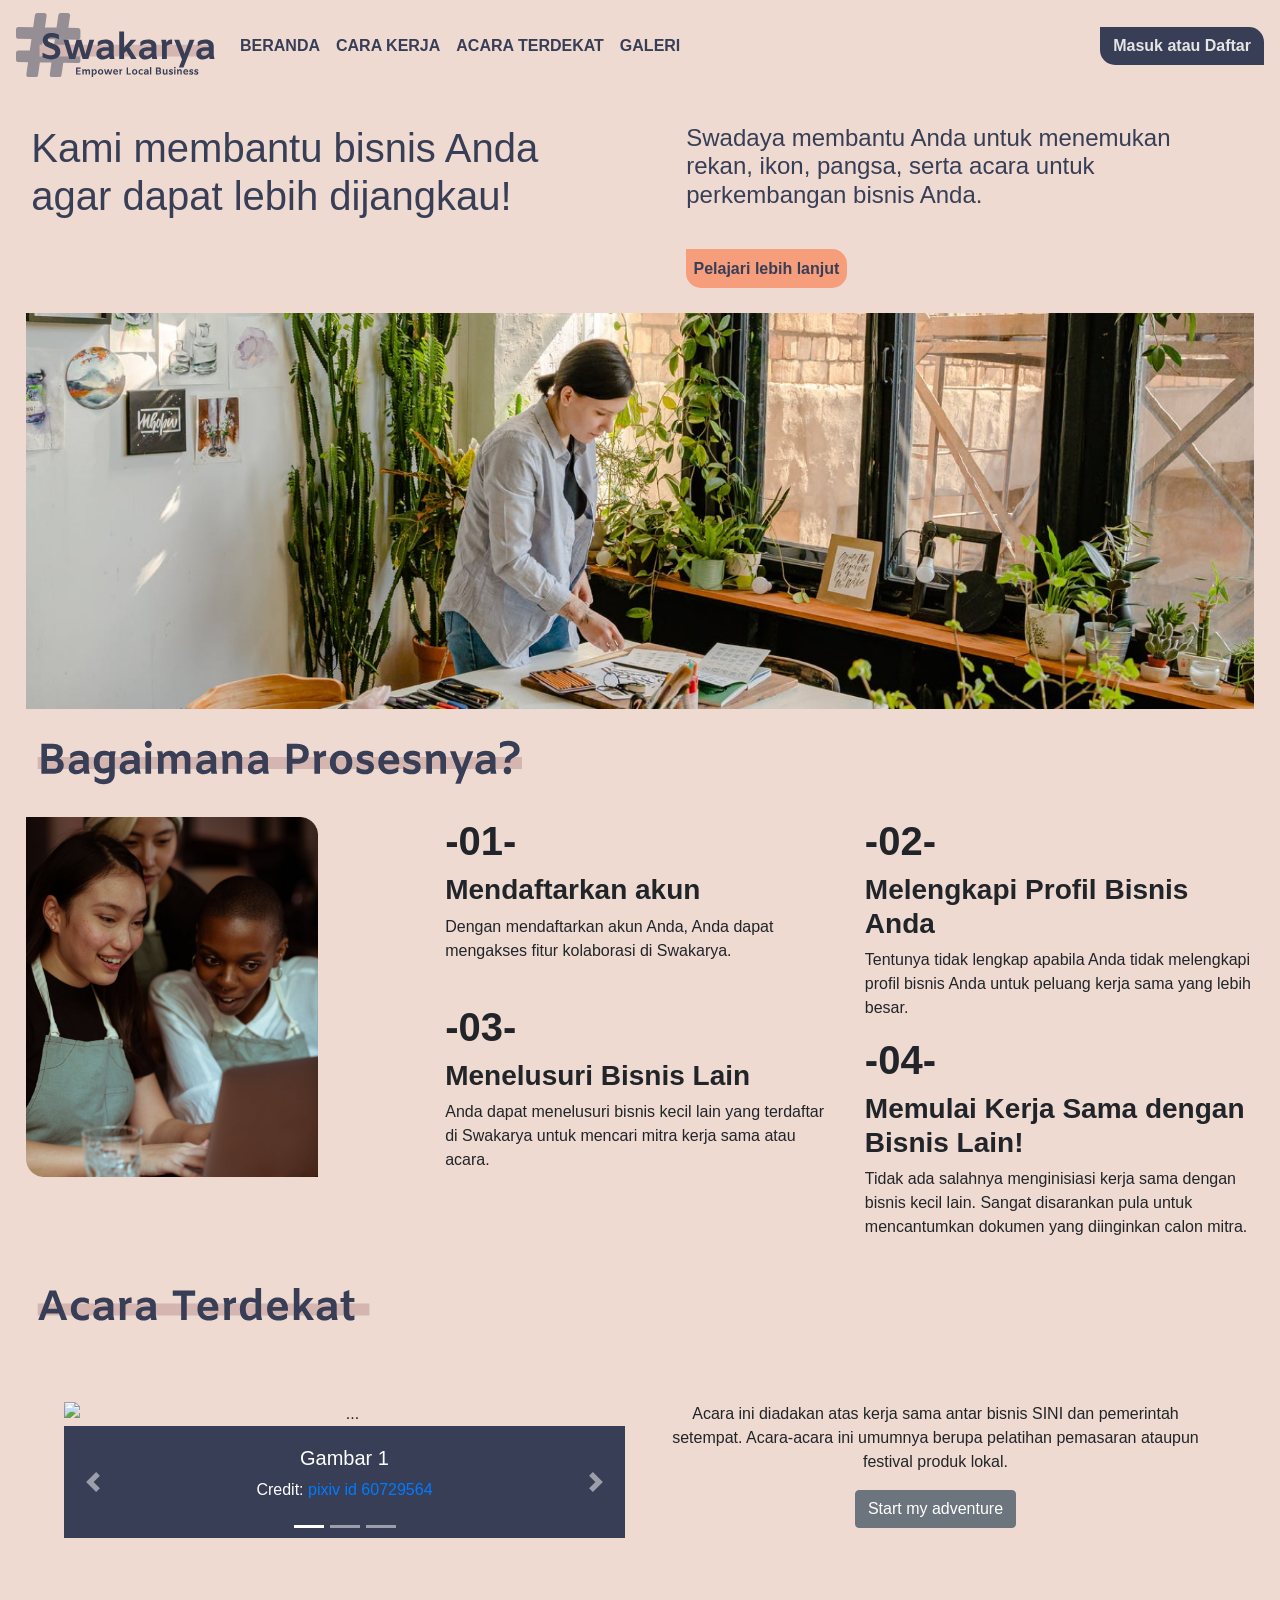
==== index.html @ 70e3835a "Initial commit" ====
<!DOCTYPE html>
<html lang="en">

  <head>
    <meta charset="UTF-8">
    <meta name="viewport" content="width=device-width, initial-scale=1, shrink-to-fit=no">
    <meta name="description" content="">
    <meta name="author" content="">
    <link rel="preconnect" href="https://fonts.gstatic.com">
    <link href='https://fonts.googleapis.com/css?family=Amiko' rel='stylesheet'>
    <link rel="stylesheet" href="https://maxcdn.bootstrapcdn.com/bootstrap/4.0.0/css/bootstrap.min.css" integrity="sha384-Gn5384xqQ1aoWXA+058RXPxPg6fy4IWvTNh0E263XmFcJlSAwiGgFAW/dAiS6JXm" crossorigin="anonymous">
    <title>Swakarya - Landing Page</title>
  </head>
  <style>
    html{
      font-family:'Amiko';
      background-color: #EEDAD1;
      color: #383E56;
    }

    div{
      background-color: #EEDAD1;
    }

    .carousel-caption {
    position:inherit;
    left: 0;
    top: 0;
}
  </style>
  <nav class="navbar navbar-expand-lg navbar-light" style="background-color: #EEDAD1;">
    <a class="navbar-brand" href="#">
      <img src="assets/images/swakarya_logo.svg" width="200" class="d-inline-block align-top" alt="">
    </a>
    <button class="navbar-toggler" type="button" data-toggle="collapse" data-target="#navbarSupportedContent" aria-controls="navbarSupportedContent" aria-expanded="false" aria-label="Toggle navigation">
      <span class="navbar-toggler-icon"></span>
    </button>
    <div class="collapse navbar-collapse" id="navbarSupportedContent">
      <ul class="navbar-nav mr-auto">
        <li class="nav-item active">
          <a class="nav-link font-weight-bold" href="#" style="text-transform: capitalize; color: #383E56;">BERANDA</a>
        </li>
        <li class="nav-item active">
          <a class="nav-link font-weight-bold" href="#" style="text-transform: capitalize; color: #383E56;">CARA KERJA</a>
        </li>
        <li class="nav-item active">
          <a class="nav-link font-weight-bold" href="#" style="text-transform: capitalize; color: #383E56;">ACARA TERDEKAT</a>
        </li>
        <li class="nav-item active">
          <a class="nav-link font-weight-bold" href="#" style="text-transform: capitalize; color: #383E56; ;">GALERI</a>
        </li>
      </ul>
      <form class="form-inline my-2 my-lg-0">
        <a class="btn my-2 my-sm-0 font-weight-bold" href="#" style="border-radius: 0px 15px; background: #383E56; color: #E5E5E5;"> Masuk  atau  Daftar </a>
      </form>
    </div>
  </nav>
<body>
  <div class="row">
    <div class="col mr-auto">
      <h1 style="color: #383E56; padding: 5%;"> Kami membantu bisnis Anda agar dapat lebih dijangkau! </h1>
    </div>
    <div class="col mr-auto">
      <h4 style="color: #383E56; padding: 5%; margin-right: 2%;"> Swadaya membantu Anda untuk menemukan rekan, ikon, pangsa, serta acara untuk perkembangan bisnis Anda. </h4>
      <a class="btn my-2 my-sm-0 font-weight-bold" href="#" style="background: #F69E7B; border-radius: 0px 15px 15px 15px; color: #383E56; padding: 1%; margin-left: 5%;"> Pelajari lebih lanjut </a>
    </div>
  </div>
  <div class="container-fluid">
    <div class="row">
      <img width= "100%" src="assets/images/index_1.png" style="padding: 2%;">
    </div>
  </div>
  <div class="row">
    <img src="assets/images/index_2.svg" width="40%" style="padding-left: 3%; margin-left: 1%;">
  </div>
  <div class="row" style="padding: 2%;">
    <div class="col-sm">
        <img src="assets/images/index_3.png" width="75%">
    </div>
    <div class="col-sm">
      <div>
        <h1 class="font-weight-bold"> -01- </h1>
        <h3 class="font-weight-bold"> Mendaftarkan akun</h3>
        <p>Dengan mendaftarkan akun Anda, Anda dapat mengakses fitur kolaborasi di Swakarya.</p>
      </div>
      <br>
      <div>
        <h1 class="font-weight-bold"> -03- </h1>
        <h3 class="font-weight-bold"> Menelusuri Bisnis Lain</h3>
        <p>Anda dapat menelusuri bisnis kecil lain yang terdaftar di Swakarya untuk mencari mitra kerja sama atau acara.</p>
      </div>
    </div>
    <div class="col-sm">
      <div>
        <h1 class="font-weight-bold"> -02- </h1>
        <h3 class="font-weight-bold"> Melengkapi Profil Bisnis Anda</h3>
        <p>Tentunya tidak lengkap apabila Anda tidak melengkapi profil bisnis Anda untuk peluang  kerja sama yang lebih besar.</p>
      </div>
      <div>
        <h1 class="font-weight-bold"> -04- </h1>
        <h3 class="font-weight-bold"> Memulai Kerja Sama dengan Bisnis Lain!</h3>
        <p>Tidak ada salahnya menginisiasi kerja sama dengan bisnis kecil lain. Sangat disarankan pula untuk mencantumkan dokumen yang diinginkan calon mitra.</p>
      </div>
    </div>
  </div>
  <div class="row">
    <img src="assets/images/index_4.svg" width="40%" style="padding-left: 3%; margin-left: 1%;">
  </div>
  <div class="row" style="padding: 5%;">
    <div id="carouselExampleCaptions" class="carousel slide col-sm text-center" data-ride="carousel">
      <ol class="carousel-indicators my-4">
        <li data-target="#carouselExampleCaptions" data-slide-to="0" class="active"></li>
        <li data-target="#carouselExampleCaptions" data-slide-to="1"></li>
        <li data-target="#carouselExampleCaptions" data-slide-to="2"></li>
      </ol>
      <div class="carousel-inner">
        <div class="carousel-item active">
          <img src="https://static.zerochan.net/You.Shimizu.full.782244.jpg" width="100%"class="d-block img-fluid" alt="...">
          <div class="carousel-caption d-none d-md-block mb-4" style="background-color: #383E56;">
            <h5>Gambar 1</h5>
            <p>Credit: <a href="https://www.pixiv.net/users/60729564"> pixiv id 60729564</a></p>
          </div>
        </div>
        <div class="carousel-item">
          <img src="https://static.zerochan.net/You.Shimizu.full.782241.jpg" width="100%" class="d-block img-fluid" alt="...">
          <div class="carousel-caption d-none d-md-block mb-4" style="background-color: #383E56;">
            <h5>Gambar 2</h5>
             <p>Credit: <a href="https://www.pixiv.net/users/60729564">pixiv id 6072956460729564</a></p>
          </div>
        </div>
        <div class="carousel-item">
          <img src="https://static.zerochan.net/You.Shimizu.full.782233.jpg" width="100%" class="d-block img-fluid" alt="...">
          <div class="carousel-caption d-none d-md-block mb-4" style="background-color: #383E56;"">
            <h5>Gambar 3</h5>
            <p>Credit: <a href="https://www.pixiv.net/users/60729564">pixiv id 607295646072956460729564</a></p>
          </div>
        </div>
      </div>
      <a class="carousel-control-prev" href="#carouselExampleCaptions" role="button" data-slide="prev">
        <span class="carousel-control-prev-icon" aria-hidden="true"></span>
        <span class="sr-only">Previous</span>
      </a>
      <a class="carousel-control-next" href="#carouselExampleCaptions" role="button" data-slide="next">
        <span class="carousel-control-next-icon" aria-hidden="true"></span>
        <span class="sr-only">Next</span>
      </a>
    </div>
    <div class="col-sm center text-center">
        <p>   Acara ini diadakan atas kerja sama antar bisnis SINI dan pemerintah setempat. Acara-acara ini umumnya berupa pelatihan pemasaran ataupun festival produk lokal. </p>
        <button type="button" class="btn btn-secondary" data-container="body" data-toggle="popover" data-placement="right" data-content="Please click 'Other' on Navbar"> Start my adventure</button>
    </div>
</div>
  
  <script src="https://code.jquery.com/jquery-3.2.1.slim.min.js" integrity="sha384-KJ3o2DKtIkvYIK3UENzmM7KCkRr/rE9/Qpg6aAZGJwFDMVNA/GpGFF93hXpG5KkN" crossorigin="anonymous"></script>
  <script src="https://cdnjs.cloudflare.com/ajax/libs/popper.js/1.12.9/umd/popper.min.js" integrity="sha384-ApNbgh9B+Y1QKtv3Rn7W3mgPxhU9K/ScQsAP7hUibX39j7fakFPskvXusvfa0b4Q" crossorigin="anonymous"></script>
  <script src="https://maxcdn.bootstrapcdn.com/bootstrap/4.0.0/js/bootstrap.min.js" integrity="sha384-JZR6Spejh4U02d8jOt6vLEHfe/JQGiRRSQQxSfFWpi1MquVdAyjUar5+76PVCmYl" crossorigin="anonymous"></script>
</body>
</html>
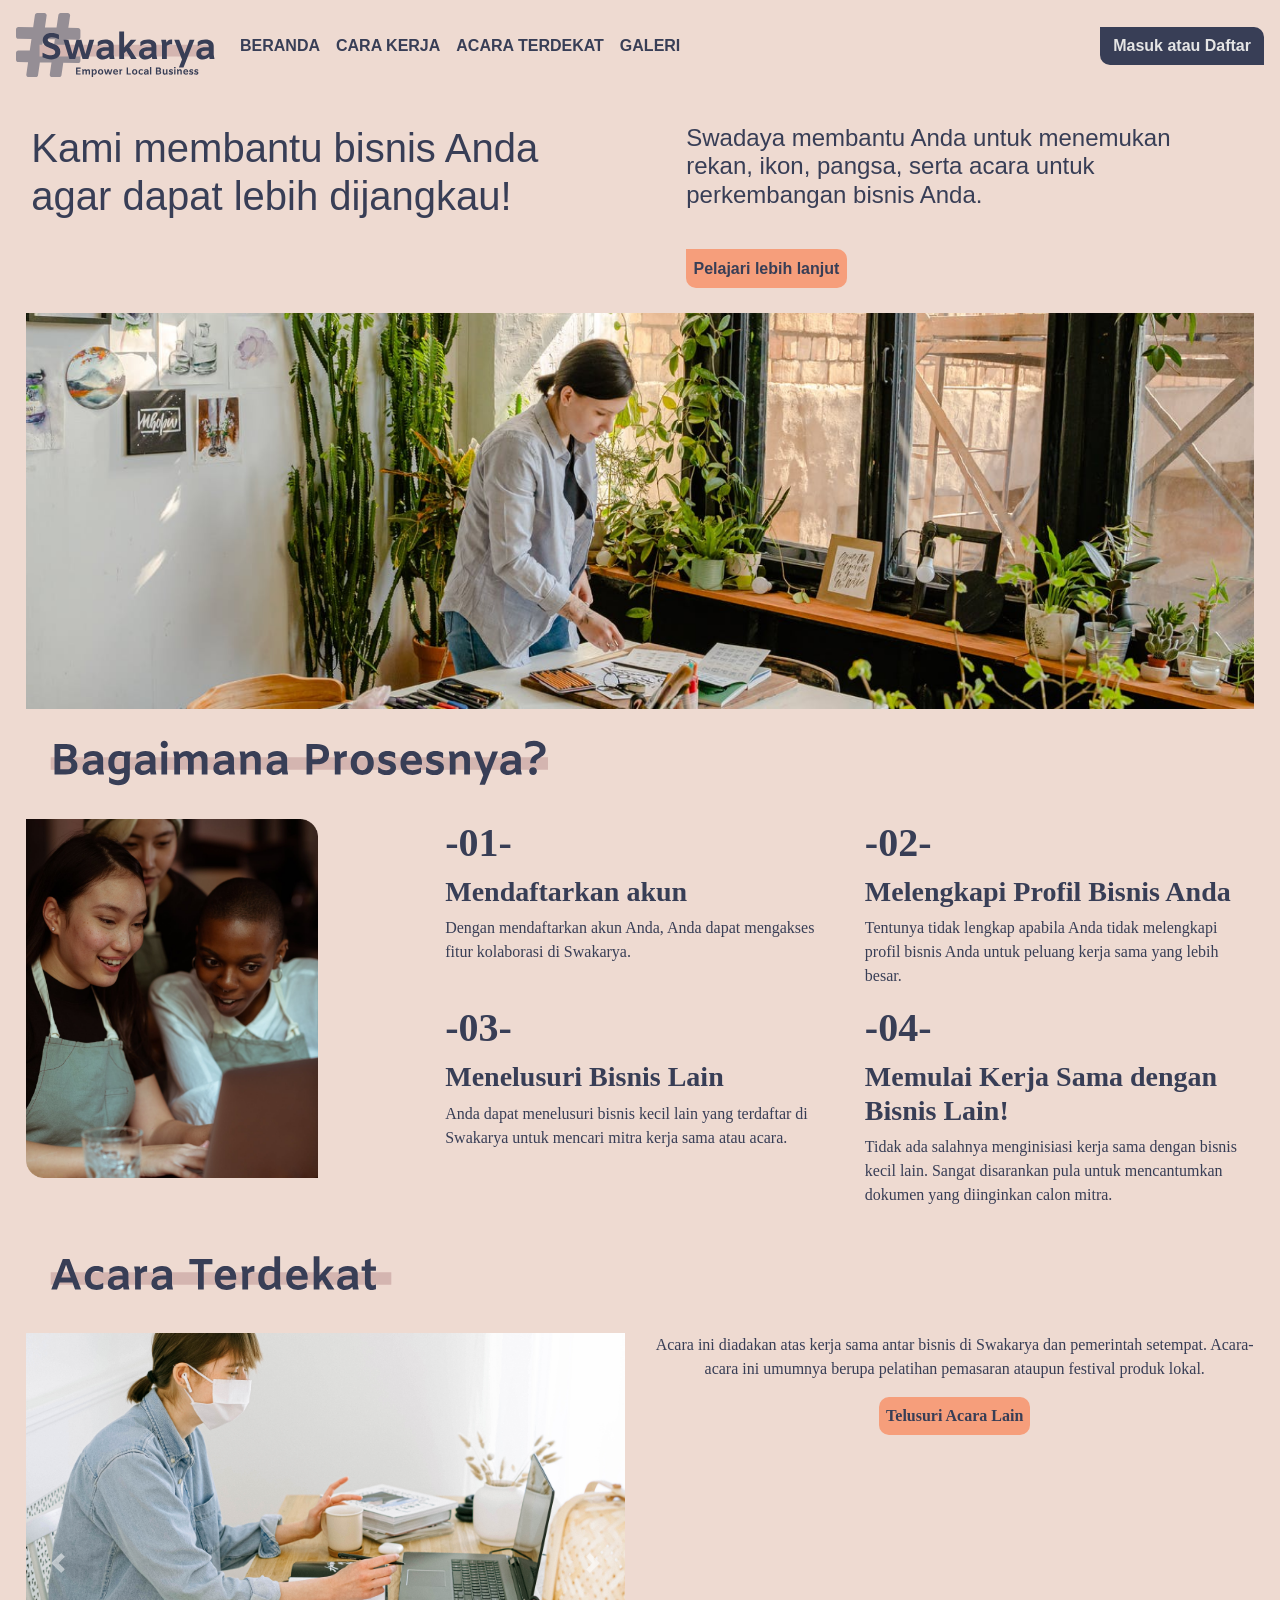
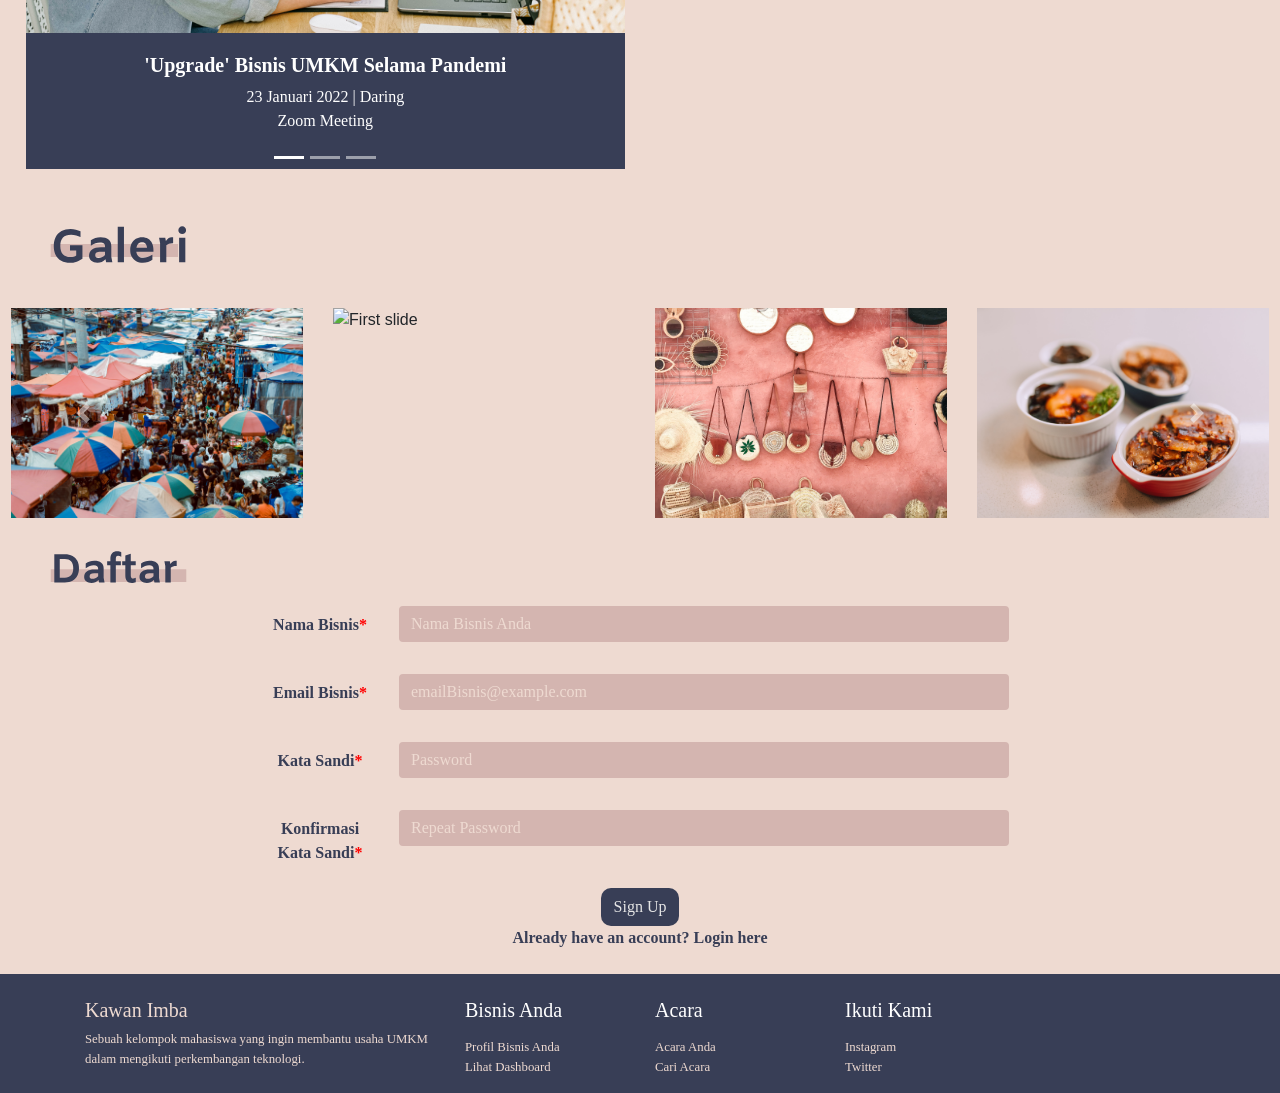
==== commit 338c6394: "1#" ====
--- a/index.html
+++ b/index.html
@@ -10,6 +10,7 @@
     <link rel="preconnect" href="https://fonts.gstatic.com">
     <link href='https://fonts.googleapis.com/css?family=Amiko' rel='stylesheet'>
     <link rel="stylesheet" href="https://maxcdn.bootstrapcdn.com/bootstrap/4.0.0/css/bootstrap.min.css" integrity="sha384-Gn5384xqQ1aoWXA+058RXPxPg6fy4IWvTNh0E263XmFcJlSAwiGgFAW/dAiS6JXm" crossorigin="anonymous">
+    <link rel="icon" href="assets/images/swakarya_logo.svg">
     <title>Swakarya - Landing Page</title>
   </head>
   <style>
@@ -27,7 +28,146 @@
     position:inherit;
     left: 0;
     top: 0;
+  }
+
+  @media screen and (min-width: 767.55px) {
+    .mobile{
+      display: none;
+    }
+    .title-img{
+      width: 40%;
+      padding-left: 2%;
+      margin-left: 3%;
+    }
+  }
+
+  @media screen and (min-width: 0px) and (max-width:767.54px){
+    .desktop{
+      display: none;
+    }
+    .title-img{
+      width: 50%;
+      padding: 3%;
+      margin-left: 1%;
+    }
+  }
+
+  .card-header{
+    background-color: #383E56;
+    font-family: 'Amiko';
+    color: #EEDAD1;
+  }
+
+  .cust-col{
+    color: #E5E5E5;
+  }
+
+  .cust-col:active{
+    color: #F69E7B;
+  }
+
+  .cust-col:hover{
+    color: #F69E7B;
+  }
+
+  .cust-text{
+    color: #383E56;
+    font-family: 'Amiko';
+  }
+
+  .cust-text2{
+    font-family: 'Amiko';
+    color:#EEDAD1 ;
+  }
+
+  .cust-img {
+    width: 100%; 
+    height: 300px;
+    object-fit: cover
+  }
+
+  .cust-img2 {
+    height: 210px;
+    width: 100%;
+    object-fit: cover;
+  }
+
+  .cust-img3 {
+    height: 180px;
+    width: 100%;
+    object-fit: cover;
+    object-position: center;
+  }
+
+  .cust-button1 {
+    border-radius: 0px 10px;
+    background: #383E56;
+    color: #E5E5E5;
+  }
+
+  .cust-button2 {
+    background: #F69E7B;
+    border-radius: 0px 10px 10px 10px;
+    color: #383E56;
+    padding: 1%;
+    margin-left: 5%;
+  }
+
+  .cust-button3{
+    background: #F69E7B;
+    border-radius: 10px 10px 10px 10px;
+    color: #383E56;
+    padding: 1%;
+    margin: 5% 0%;
+  }
+
+  .cust-button4{
+    background-color: #383E56;
+    color: #E5E5E5;
+    border-radius: 10px;
+  }
+
+  .center_div{
+    margin: 0 auto;
+    width:60% /* value of your choice which suits your alignment */
+  }
+
+  input[type="text"],input[type="email"],input[type="password"], textarea {
+    background-color : #D4B5B0; 
+    border: transparent;
+    border-radius: 15;
+  }
+
+  .form-control{
+  -webkit-border-radius: 20;
+     -moz-border-radius: 20;
+          border-radius: 20;
 }
+  .form-control:focus {
+  background-color: #D4B5B0;
+  border-color: #383E56;
+  box-shadow: inset 0 1px 1px rgba(0, 0, 0, 0.075), 0 0 8px #383E56;
+  }
+
+  .form-control::placeholder{
+    color: #EEDAD1;
+  }
+
+  .cust-footer{
+    font-family: 'Amiko';
+    background-color: #383E56;
+    color: #EEDAD1;
+
+  }
+
+  .cust-link:hover{
+    color: #F69E7B;
+  }
+
+  .cust-link{
+    color: #EEDAD1;
+  }
+    
   </style>
   <nav class="navbar navbar-expand-lg navbar-light" style="background-color: #EEDAD1;">
     <a class="navbar-brand" href="#">
@@ -52,33 +192,46 @@
         </li>
       </ul>
       <form class="form-inline my-2 my-lg-0">
-        <a class="btn my-2 my-sm-0 font-weight-bold" href="#" style="border-radius: 0px 15px; background: #383E56; color: #E5E5E5;"> Masuk  atau  Daftar </a>
+        <a class="btn my-2 my-sm-0 font-weight-bold cust-button1" href="#"> Masuk  atau  Daftar </a>
       </form>
     </div>
   </nav>
 <body>
-  <div class="row">
+  <div class="row desktop">
     <div class="col mr-auto">
       <h1 style="color: #383E56; padding: 5%;"> Kami membantu bisnis Anda agar dapat lebih dijangkau! </h1>
     </div>
     <div class="col mr-auto">
       <h4 style="color: #383E56; padding: 5%; margin-right: 2%;"> Swadaya membantu Anda untuk menemukan rekan, ikon, pangsa, serta acara untuk perkembangan bisnis Anda. </h4>
-      <a class="btn my-2 my-sm-0 font-weight-bold" href="#" style="background: #F69E7B; border-radius: 0px 15px 15px 15px; color: #383E56; padding: 1%; margin-left: 5%;"> Pelajari lebih lanjut </a>
-    </div>
-  </div>
+      <a class="btn my-2 my-sm-0 font-weight-bold cust-button2" href="#"> Pelajari lebih lanjut </a>
+    </div>
+  </div>
+  
+  <div class="row mobile">
+    <div class="col mr-auto">
+      <h2 style="color: #383E56; padding: 5%;"> Kami membantu bisnis Anda agar dapat lebih dijangkau! </h2>
+    </div>
+    <div class="col mr-auto">
+      <h6 style="color: #383E56; padding: 5%; margin-right: 2%;"> Swadaya membantu Anda untuk menemukan rekan, ikon, pangsa, serta acara untuk perkembangan bisnis Anda. </h6>
+      <a class="btn my-2 my-sm-0 font-weight-bold cust-button2" href="#"> Pelajari lebih lanjut </a>
+    </div>
+  </div>
+
   <div class="container-fluid">
     <div class="row">
       <img width= "100%" src="assets/images/index_1.png" style="padding: 2%;">
     </div>
   </div>
+
   <div class="row">
-    <img src="assets/images/index_2.svg" width="40%" style="padding-left: 3%; margin-left: 1%;">
-  </div>
-  <div class="row" style="padding: 2%;">
+    <img class="title-img" src="assets/images/index_2.svg">
+  </div>
+
+  <div class="row desktop cust-text" style="padding: 2%;">
     <div class="col-sm">
         <img src="assets/images/index_3.png" width="75%">
     </div>
-    <div class="col-sm">
+    <div class="col-sm desktop cust-text">
       <div>
         <h1 class="font-weight-bold"> -01- </h1>
         <h3 class="font-weight-bold"> Mendaftarkan akun</h3>
@@ -104,10 +257,71 @@
       </div>
     </div>
   </div>
+
+  <div id="accordion" class="mobile">
+    <div class="card">
+      <div class="card-header" id="headingOne" >
+        <h5 class="mb-0">
+          <button class="btn btn-link cust-col" data-toggle="collapse" data-target="#collapseOne" aria-expanded="true" aria-controls="collapseOne">
+            -01- Mendaftarkan Akun
+          </button>
+        </h5>
+      </div>
+      <div id="collapseOne" class="collapse show" aria-labelledby="headingOne" data-parent="#accordion">
+        <div class="card-body cust-text">
+          Anda dapat menelusuri bisnis kecil lain yang terdaftar di Swakarya untuk mencari mitra kerja sama atau acara. 
+        </div>
+      </div>
+    </div>
+    <div class="card">
+      <div class="card-header" id="headingTwo">
+        <h5 class="mb-0">
+          <button class="btn btn-link collapsed cust-col" data-toggle="collapse" data-target="#collapseTwo" aria-expanded="false" aria-controls="collapseTwo">
+            -02- Melengkapi Profil Bisnis Anda
+          </button>
+        </h5>
+      </div>
+      <div id="collapseTwo" class="collapse" aria-labelledby="headingTwo" data-parent="#accordion">
+        <div class="card-body cust-text">
+          Tentunya tidak lengkap apabila Anda tidak melengkapi profil bisnis Anda untuk peluang  kerja sama yang lebih besar.
+        </div>
+      </div>
+    </div>
+    <div class="card">
+      <div class="card-header" id="headingThree">
+        <h5 class="mb-0">
+          <button class="btn btn-link collapsed cust-col" data-toggle="collapse" data-target="#collapseThree" aria-expanded="false" aria-controls="collapseThree">
+            -03- Menelusuri Bisnis Lain
+          </button>
+        </h5>
+      </div>
+      <div id="collapseThree" class="collapse" aria-labelledby="headingThree" data-parent="#accordion">
+        <div class="card-body cust-text">
+          Anda dapat menelusuri bisnis kecil lain yang terdaftar di Swakarya untuk mencari mitra kerja sama atau acara.
+        </div>
+      </div>
+    </div>
+    <div class="card">
+      <div class="card-header" id="headingFour">
+        <h5 class="mb-0">
+          <button class="btn btn-link collapsed cust-col" data-toggle="collapse" data-target="#collapseFour" aria-expanded="false" aria-controls="collapseFour">
+            -04- Memulai Kerja Sama dengan<br> Bisnis Lain
+          </button>
+        </h5>
+      </div>
+      <div id="collapseFour" class="collapse" aria-labelledby="headingFour" data-parent="#accordion">
+        <div class="card-body cust-text">
+          Tidak ada salahnya menginisiasi kerja sama dengan bisnis kecil lain. Sangat disarankan pula untuk mencantumkan dokumen yang diinginkan calon mitra.
+        </div>
+      </div>
+    </div>
+  </div>
+
   <div class="row">
-    <img src="assets/images/index_4.svg" width="40%" style="padding-left: 3%; margin-left: 1%;">
-  </div>
-  <div class="row" style="padding: 5%;">
+    <img class="title-img" src="assets/images/index_4.svg">
+  </div>
+
+  <div class="row cust-text2" style="padding: 2%;">
     <div id="carouselExampleCaptions" class="carousel slide col-sm text-center" data-ride="carousel">
       <ol class="carousel-indicators my-4">
         <li data-target="#carouselExampleCaptions" data-slide-to="0" class="active"></li>
@@ -116,24 +330,31 @@
       </ol>
       <div class="carousel-inner">
         <div class="carousel-item active">
-          <img src="https://static.zerochan.net/You.Shimizu.full.782244.jpg" width="100%"class="d-block img-fluid" alt="...">
+          <img src="assets/images/index_6.jpg" class="d-block img-fluid cust-img" alt="...">
           <div class="carousel-caption d-none d-md-block mb-4" style="background-color: #383E56;">
-            <h5>Gambar 1</h5>
-            <p>Credit: <a href="https://www.pixiv.net/users/60729564"> pixiv id 60729564</a></p>
-          </div>
-        </div>
-        <div class="carousel-item">
-          <img src="https://static.zerochan.net/You.Shimizu.full.782241.jpg" width="100%" class="d-block img-fluid" alt="...">
+            <h5 class="font-weight-bold">'Upgrade' Bisnis UMKM Selama Pandemi</h5>
+            <p>23 Januari 2022 | Daring <br> Zoom Meeting </p>
+          </div>
+        </div>
+        <div class="carousel-item">
+          <img src="assets/images/index_7.jpg" class="d-block img-fluid cust-img" alt="...">
           <div class="carousel-caption d-none d-md-block mb-4" style="background-color: #383E56;">
-            <h5>Gambar 2</h5>
-             <p>Credit: <a href="https://www.pixiv.net/users/60729564">pixiv id 6072956460729564</a></p>
-          </div>
-        </div>
-        <div class="carousel-item">
-          <img src="https://static.zerochan.net/You.Shimizu.full.782233.jpg" width="100%" class="d-block img-fluid" alt="...">
+            <h5 class="font-weight-bold">Copywriting untuk Usaha Kecil</h5>
+            <p>31 Januari 2022 | Daring <br> Zoom Meeting </p>
+          </div>
+        </div>
+        <div class="carousel-item">
+          <img src="assets/images/index_8.jpg" class="d-block img-fluid cust-img" alt="...">
           <div class="carousel-caption d-none d-md-block mb-4" style="background-color: #383E56;"">
-            <h5>Gambar 3</h5>
-            <p>Credit: <a href="https://www.pixiv.net/users/60729564">pixiv id 607295646072956460729564</a></p>
+            <h5 class="font-weight-bold">Festival Makrame Sidoarjo 2022</h5>
+            <p>1 Februari 2022 - 2 Februari 2022 | Langsung <br> GOR Sidoarjo </p>
+          </div>
+        </div>
+        <div class="carousel-item">
+          <img src="assets/images/index_9.jpg" class="d-block img-fluid cust-img" alt="...">
+          <div class="carousel-caption d-none d-md-block mb-4" style="background-color: #383E56;"">
+            <h5 class="font-weight-bold">Festival Penulis Jawa Timur 2022</h5>
+            <p>4 Februari 2022 - 11 Februari 2022 | Langsung <br> JX Expo Surabaya </p>
           </div>
         </div>
       </div>
@@ -146,12 +367,171 @@
         <span class="sr-only">Next</span>
       </a>
     </div>
-    <div class="col-sm center text-center">
-        <p>   Acara ini diadakan atas kerja sama antar bisnis SINI dan pemerintah setempat. Acara-acara ini umumnya berupa pelatihan pemasaran ataupun festival produk lokal. </p>
-        <button type="button" class="btn btn-secondary" data-container="body" data-toggle="popover" data-placement="right" data-content="Please click 'Other' on Navbar"> Start my adventure</button>
-    </div>
-</div>
-  
+    <div class="col-sm center text-center cust-text">
+        <p>   Acara ini diadakan atas kerja sama antar bisnis di Swakarya dan pemerintah setempat. Acara-acara ini umumnya berupa pelatihan pemasaran ataupun festival produk lokal. </p>
+        <a class="btn my-2 my-sm-0 font-weight-bold cust-button3" href="#"> Telusuri Acara Lain </a>
+    </div>
+  </div>
+
+  <div class="row">
+    <img class="title-img" src="assets/images/index_5.svg">
+  </div>
+
+  <div class="row">
+    <div id="carouselExample1" class="carousel slide col-sm desktop" data-ride="carousel" style="padding:2%">
+      <div class="carousel-inner">
+        <div class="carousel-item active">
+            <div class="row">
+                <div class="col-md-3">
+                        <img class="d-block img-fluid cust-img2" src="assets/images/index_10.jpg" alt="First slide">
+                </div>
+                <div class="col-md-3">
+                        <img class="d-block img-fluid cust-img2" src="assets/images/index_11.jpg" alt="First slide">
+                </div>
+                <div class="col-md-3">
+                        <img class="d-block img-fluid cust-img2" src="assets/images/index_12.jpg" alt="First slide">
+                </div>
+                <div class="col-md-3">
+                        <img class="d-block img-fluid cust-img2" src="assets/images/index_13.jpg" alt="First slide">
+                </div>
+            </div>
+        </div>
+        <div class="carousel-item">
+            <div class="row">
+                <div class="col-md-3">
+                        <img class="d-block img-fluid cust-img2" src="assets/images/index_7.jpg" alt="First slide">
+                </div>
+                <div class="col-md-3">
+                        <img class="d-block img-fluid cust-img2" src="assets/images/index_8.jpg" alt="First slide">
+                </div>
+                <div class="col-md-3">
+                        <img class="d-block img-fluid cust-img2" src="assets/images/index_9.jpg" alt="First slide">
+                </div>
+                <div class="col-md-3">
+                        <img class="d-block img-fluid cust-img2" src="assets/images/index_10.jpg" alt="First slide">
+                </div>
+            </div>
+        </div>
+      </div>
+      <a class="carousel-control-prev" href="#carouselExample1" role="button" data-slide="prev">
+        <span class="carousel-control-prev-icon" aria-hidden="true"></span>
+        <span class="sr-only">Previous</span>
+      </a>
+      <!-- Carousel Control Prev -->
+      <a class="carousel-control-next" href="#carouselExample1" role="button" data-slide="next">
+        <span class="carousel-control-next-icon" aria-hidden="true"></span>
+        <span class="sr-only">Next</span>
+      </a>
+      <!-- Carousel Control Next -->
+    </div>
+  </div>
+
+  <div id="carouselExample2" class="carousel slide mobile" data-ride="carousel" style="padding: 2%;">
+    <div class="carousel-inner">
+        <div class="carousel-item active">
+          <img class="d-block w-100 cust-img3" src="assets/images/index_10.jpg" alt="First slide">
+        </div>
+        <div class="carousel-item">
+          <img class="d-block w-100 cust-img3" src="assets/images/index_11.jpg" alt="Second slide">
+        </div>
+        <div class="carousel-item">
+          <img class="d-block w-100 cust-img3" src="assets/images/index_12.jpg" alt="Third slide">
+        </div>
+        <div class="carousel-item">
+          <img class="d-block w-100 cust-img3" src="assets/images/index_13.jpg" alt="Third slide">
+        </div>
+        <div class="carousel-item">
+          <img class="d-block w-100 cust-img3" src="assets/images/index_7.jpg" alt="First slide">
+        </div>
+        <div class="carousel-item">
+          <img class="d-block w-100 cust-img3" src="assets/images/index_11.jpg" alt="Second slide">
+        </div>
+        <div class="carousel-item">
+          <img class="d-block w-100 cust-img3" src="assets/images/index_12.jpg" alt="Third slide">
+        </div>
+        <div class="carousel-item">
+          <img class="d-block w-100 cust-img3" src="assets/images/index_13.jpg" alt="Third slide">
+        </div>
+    </div>
+    <a class="carousel-control-prev" href="#carouselExample2" role="button" data-slide="prev">
+        <span class="carousel-control-prev-icon" aria-hidden="true"></span>
+        <span class="sr-only">Previous</span>
+    </a>
+    <a class="carousel-control-next" href="#carouselExample2" role="button" data-slide="next">
+        <span class="carousel-control-next-icon" aria-hidden="true"></span>
+        <span class="sr-only">Next</span>
+    </a>
+  </div>
+
+  <div class="row">
+    <br><img class="title-img" src="assets/images/index_15.svg">
+  </div>
+
+  <div>
+    <div class="container center_div cust-text">
+      <form class="text-center" style="text-align: center;">
+        <div class="form-group row">
+          <label class="col-sm-2 col-form-label font-weight-bold">Nama Bisnis<span style="color:red">*</span></label>
+          <div class="col-sm-10">
+            <input type="text" class="form-control mb-3" placeholder="Nama Bisnis Anda" name="username" required>
+          </div>
+        </div>
+        <div class="form-group row">
+          <label class="col-sm-2 col-form-label font-weight-bold">Email Bisnis<span style="color:red">*</span></label>
+          <div class="col-sm-10">
+            <input type="email" class="form-control mb-3" placeholder="emailBisnis@example.com" name="email" required>
+          </div>
+        </div>
+        <div class="form-group row">
+          <label class="col-sm-2 col-form-label font-weight-bold">Kata Sandi<span style="color:red">*</span></label>
+          <div class="col-sm-10">
+            <input type="password" class="form-control mb-3" placeholder="Password" name="password" required>
+          </div>
+        </div>
+        <div class="form-group row">
+          <label class="col-sm-2 col-form-label font-weight-bold">Konfirmasi Kata Sandi<span style="color:red">*</span></label>
+          <div class="col-sm-10">
+            <input type="password" class="form-control mb-3" placeholder="Repeat Password" name="cpassword" required>
+          </div>
+        </div>
+        <button name="submit" class="btn cust-button4">Sign Up</button> <br>
+		    <a class="cust-text font-weight-bold" href="#">Already have an account? Login here</a>
+      </form>
+      <br>
+    </div>
+
+    <footer class="w-100 flex-shrink-0 cust-footer">
+      <div class="container cust-footer">
+          <br>
+          <div class="row cust-footer">
+              <div class="col-lg-4 col-md-6 cust-footer">
+                  <h5>Kawan Imba</h5>
+                  <p class="small">Sebuah kelompok mahasiswa yang ingin membantu usaha UMKM dalam mengikuti perkembangan teknologi.</p>
+              </div>
+              <div class="col-lg-2 col-md-6 cust-footer">
+                  <h5 class="text-white mb-3">Bisnis Anda</h5>
+                  <ul class="list-unstyled text-muted small">
+                      <li><a class="cust-link" href="#">Profil Bisnis Anda</a></li>
+                      <li><a class="cust-link" href="#">Lihat Dashboard</a></li>
+                  </ul>
+              </div>
+              <div class="col-lg-2 col-md-6 cust-footer">
+                  <h5 class="text-white mb-3">Acara</h5>
+                  <ul class="list-unstyled text-muted small">
+                      <li><a class="cust-link" href="#">Acara Anda</a></li>
+                      <li><a class="cust-link" href="#">Cari Acara</a></li>
+                  </ul>
+              </div>
+              <div class="col-lg-2 col-md-6 cust-footer">
+                <h5 class="text-white mb-3">Ikuti Kami</h5>
+                <ul class="list-unstyled text-muted small">
+                    <li><a class="cust-link" href="#">Instagram</a></li>
+                    <li><a class="cust-link" href="#">Twitter</a></li>
+                </ul>
+            </div>
+          </div>
+      </div>
+    </footer>
   <script src="https://code.jquery.com/jquery-3.2.1.slim.min.js" integrity="sha384-KJ3o2DKtIkvYIK3UENzmM7KCkRr/rE9/Qpg6aAZGJwFDMVNA/GpGFF93hXpG5KkN" crossorigin="anonymous"></script>
   <script src="https://cdnjs.cloudflare.com/ajax/libs/popper.js/1.12.9/umd/popper.min.js" integrity="sha384-ApNbgh9B+Y1QKtv3Rn7W3mgPxhU9K/ScQsAP7hUibX39j7fakFPskvXusvfa0b4Q" crossorigin="anonymous"></script>
   <script src="https://maxcdn.bootstrapcdn.com/bootstrap/4.0.0/js/bootstrap.min.js" integrity="sha384-JZR6Spejh4U02d8jOt6vLEHfe/JQGiRRSQQxSfFWpi1MquVdAyjUar5+76PVCmYl" crossorigin="anonymous"></script>
